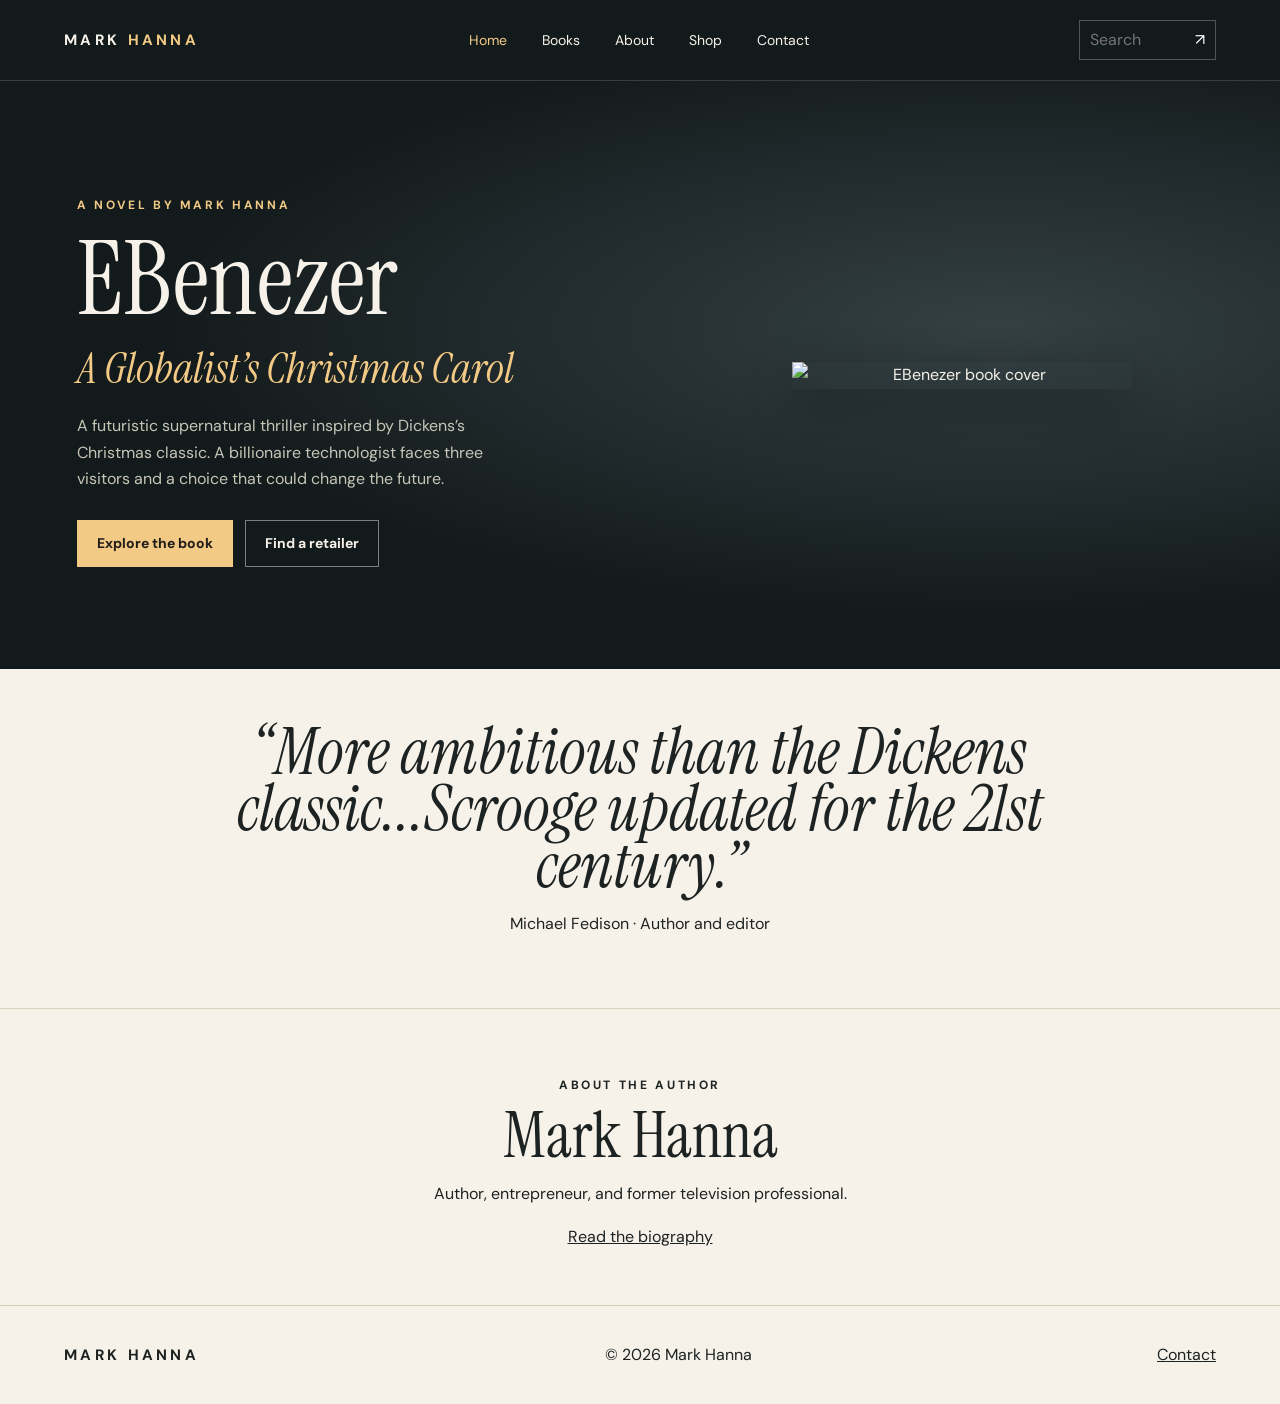
==== index.html @ d79cd28d "Add files via upload" ====
<!doctype html><html lang="en"><head><meta charset="utf-8"><meta name="viewport" content="width=device-width, initial-scale=1"><title>Author &amp; novelist | Mark Hanna</title><meta name="description" content="Books and biography of author Mark Hanna. Explore EBenezer: A Globalist’s Christmas Carol."><link rel="stylesheet" href="/style.css"><script src="/site.js" defer></script></head><body><a class="skip" href="#main">Skip to content</a><header><div class="bar"><a class="brand" href="/">MARK <span>HANNA</span></a><nav aria-label="Main navigation"><a href="/" aria-current="page">Home</a><a href="/books">Books</a><a href="/about">About</a><a href="/shop-hidden">Shop</a><a href="/contact">Contact</a></nav><form action="/search" role="search"><input name="q" aria-label="Search the site" placeholder="Search"><button aria-label="Search">↗</button></form></div></header><main id="main"><section class="hero"><div class="hero-text"><p class="eyebrow">A novel by Mark Hanna</p><h1>EBenezer</h1><p class="subtitle">A Globalist’s Christmas Carol</p><p class="lede">A futuristic supernatural thriller inspired by Dickens’s Christmas classic. A billionaire technologist faces three visitors and a choice that could change the future.</p><div class="actions"><a class="button" href="/the-book">Explore the book</a><a class="button outline" href="/shop-hidden">Find a retailer</a></div></div><div class="art"><img class="cover" src="/assets/ebenezer.jpg" alt="EBenezer book cover"></div></section><section class="quote"><blockquote>“More ambitious than the Dickens classic...Scrooge updated for the 21st century.”</blockquote><p>Michael Fedison · Author and editor</p></section><section class="author-strip"><div><p class="eyebrow">About the author</p><h2>Mark Hanna</h2><p>Author, entrepreneur, and former television professional.</p><a class="text-link" href="/about">Read the biography</a></div></section></main><footer><a class="brand" href="/">MARK HANNA</a><p>© 2026 Mark Hanna</p><a href="/contact">Contact</a></footer></body></html>
---- style.css ----
@import url('https://fonts.googleapis.com/css2?family=DM+Sans:wght@400;500;600;700&family=Instrument+Serif:ital@0;1&display=swap');
:root{--ink:#1d2222;--paper:#f6f2e9;--gold:#f2c985;--dark:#131a1b;--muted:#c6c6b8}*{box-sizing:border-box}body{margin:0;font:16px/1.65 'DM Sans',Arial,sans-serif;color:var(--ink);background:var(--paper)}a{color:inherit}a:focus-visible,button:focus-visible,input:focus-visible,textarea:focus-visible{outline:3px solid #a66b28;outline-offset:4px}.skip{position:absolute;left:1rem;top:-5rem;background:white;padding:.5rem;z-index:2}.skip:focus{top:.5rem}header{background:var(--dark);color:var(--paper);border-bottom:1px solid #ffffff28}.bar,footer{max-width:1350px;margin:auto;padding:20px clamp(20px,5vw,75px);display:flex;align-items:center;justify-content:space-between;gap:24px;flex-wrap:wrap}.brand{font-weight:700;letter-spacing:.22em;text-decoration:none;font-size:15px}.brand span{color:var(--gold)}nav{display:flex;flex-wrap:wrap;gap:clamp(12px,3vw,35px)}nav a{font-size:14px;text-decoration:none}nav a[aria-current],nav a:hover{color:var(--gold)}header form{display:flex;border:1px solid #ffffff42}header input,header button{padding:6px 10px;background:transparent;color:white;border:0;font:inherit}header input{width:105px}header button{cursor:pointer}.hero{background:radial-gradient(ellipse at 78% 42%,#344044,var(--dark) 60%);color:var(--paper);display:grid;grid-template-columns:1.2fr 1fr;align-items:center;gap:5vw;padding:clamp(45px,8vw,130px) max(6vw,24px)}.hero-text{max-width:650px}.eyebrow{text-transform:uppercase;font-size:12px;font-weight:700;letter-spacing:.22em}.hero .eyebrow{color:var(--gold)}h1,h2,.quote blockquote{font:400 clamp(52px,8vw,116px)/.89 'Instrument Serif',Georgia,serif;margin:.18em 0}h2,.quote blockquote{font-size:clamp(36px,5vw,68px)}.subtitle{font:italic 400 clamp(27px,4vw,43px)/1.15 'Instrument Serif',Georgia,serif;margin:.45em 0}.hero .subtitle{color:var(--gold)}.lede{max-width:460px;color:var(--muted)}.art{text-align:center}.cover{width:min(100%,340px);height:auto;display:block;margin:auto;box-shadow:0 18px 50px #0005}.actions{display:flex;flex-wrap:wrap;gap:12px;margin-top:28px}.button{background:var(--gold);color:#201d18;text-decoration:none;padding:11px 19px;display:inline-block;font:700 14px/1.6 'DM Sans',sans-serif;border:1px solid transparent;cursor:pointer}.outline{border-color:#ffffff70;background:transparent;color:var(--paper)}.quote,.author-strip{padding:55px 7vw;text-align:center}.quote{border-bottom:1px solid #ddd2bf}.quote blockquote{max-width:950px;margin:auto;font-style:italic}.inner{max-width:1140px;margin:auto;padding:70px 25px;min-height:65vh}.inner h1{font-size:clamp(52px,7vw,90px)}.split,.catalog article{display:grid;grid-template-columns:minmax(150px,1fr) 1.5fr;gap:clamp(24px,6vw,90px);align-items:start}.portrait{width:100%;height:auto}.retailers{display:grid;grid-template-columns:repeat(auto-fit,minmax(190px,1fr));gap:12px;margin-top:30px}.retailer{border:1px solid #b6a78f;padding:16px;text-decoration:none}.retailer:hover{background:#f1dfbd}.narrow{max-width:760px}.fields{display:grid;grid-template-columns:1fr 1fr;gap:15px}label{display:block;font-weight:600;margin:15px 0}label input,label textarea{display:block;width:100%;padding:11px;border:1px solid #a89c86;background:#fffcf5;font:inherit}footer{border-top:1px solid #d8cebb}@media(max-width:660px){.hero,.split,.catalog article{grid-template-columns:1fr}.hero .art{grid-row:1}.hero .cover{max-width:200px}.bar{gap:15px}.fields{grid-template-columns:1fr;gap:0}}
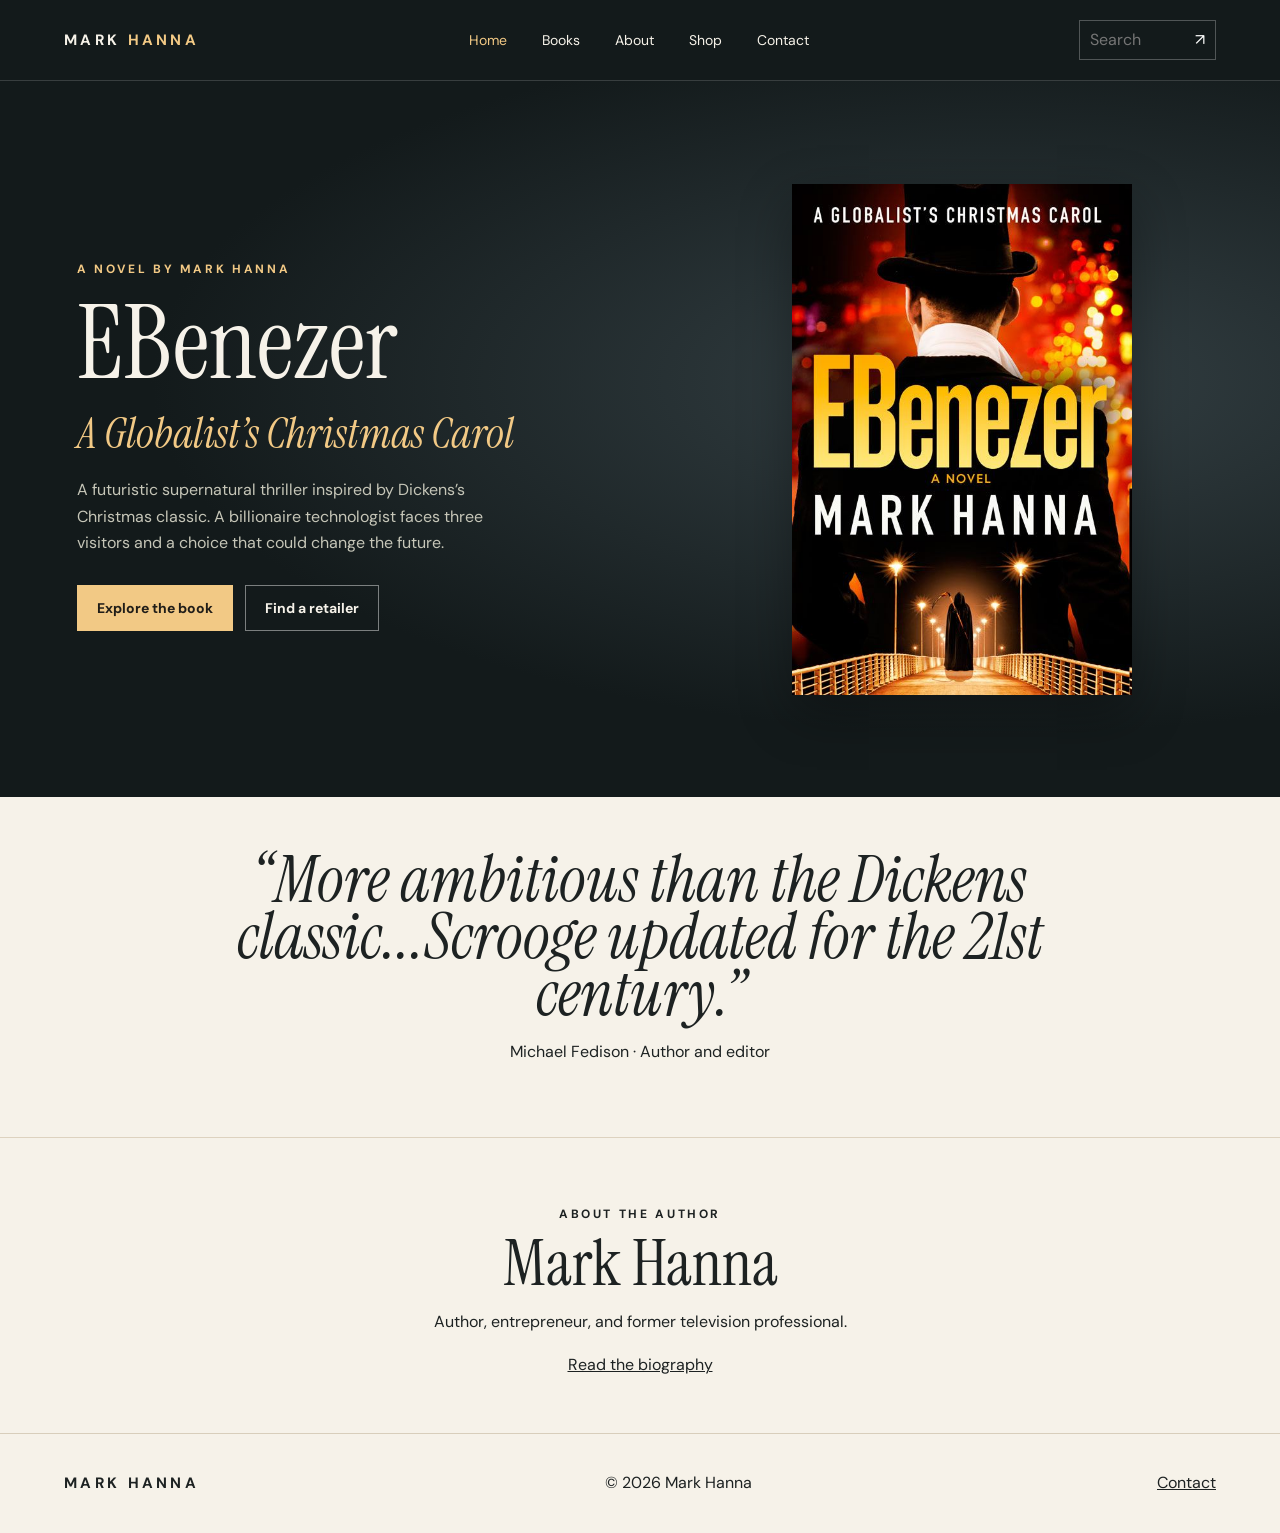
==== commit 07656d35: "Add supplied site favicon" ====
--- a/index.html
+++ b/index.html
@@ -1 +1 @@
-<!doctype html><html lang="en"><head><meta charset="utf-8"><meta name="viewport" content="width=device-width, initial-scale=1"><title>Author &amp; novelist | Mark Hanna</title><meta name="description" content="Books and biography of author Mark Hanna. Explore EBenezer: A Globalist’s Christmas Carol."><link rel="stylesheet" href="/style.css"><script src="/site.js" defer></script></head><body><a class="skip" href="#main">Skip to content</a><header><div class="bar"><a class="brand" href="/">MARK <span>HANNA</span></a><nav aria-label="Main navigation"><a href="/" aria-current="page">Home</a><a href="/books">Books</a><a href="/about">About</a><a href="/shop-hidden">Shop</a><a href="/contact">Contact</a></nav><form action="/search" role="search"><input name="q" aria-label="Search the site" placeholder="Search"><button aria-label="Search">↗</button></form></div></header><main id="main"><section class="hero"><div class="hero-text"><p class="eyebrow">A novel by Mark Hanna</p><h1>EBenezer</h1><p class="subtitle">A Globalist’s Christmas Carol</p><p class="lede">A futuristic supernatural thriller inspired by Dickens’s Christmas classic. A billionaire technologist faces three visitors and a choice that could change the future.</p><div class="actions"><a class="button" href="/the-book">Explore the book</a><a class="button outline" href="/shop-hidden">Find a retailer</a></div></div><div class="art"><img class="cover" src="/assets/ebenezer.jpg" alt="EBenezer book cover"></div></section><section class="quote"><blockquote>“More ambitious than the Dickens classic...Scrooge updated for the 21st century.”</blockquote><p>Michael Fedison · Author and editor</p></section><section class="author-strip"><div><p class="eyebrow">About the author</p><h2>Mark Hanna</h2><p>Author, entrepreneur, and former television professional.</p><a class="text-link" href="/about">Read the biography</a></div></section></main><footer><a class="brand" href="/">MARK HANNA</a><p>© 2026 Mark Hanna</p><a href="/contact">Contact</a></footer></body></html>+<!doctype html><html lang="en"><head><meta charset="utf-8"><meta name="viewport" content="width=device-width, initial-scale=1"><title>Author &amp; novelist | Mark Hanna</title><meta name="description" content="Books and biography of author Mark Hanna. Explore EBenezer: A Globalist’s Christmas Carol."><link rel="stylesheet" href="/style.css"><script src="/site.js" defer></script><link rel="icon" type="image/png" href="/favicon.png"></head><body><a class="skip" href="#main">Skip to content</a><header><div class="bar"><a class="brand" href="/">MARK <span>HANNA</span></a><nav aria-label="Main navigation"><a href="/" aria-current="page">Home</a><a href="/books">Books</a><a href="/about">About</a><a href="/shop-hidden">Shop</a><a href="/contact">Contact</a></nav><form action="/search" role="search"><input name="q" aria-label="Search the site" placeholder="Search"><button aria-label="Search">↗</button></form></div></header><main id="main"><section class="hero"><div class="hero-text"><p class="eyebrow">A novel by Mark Hanna</p><h1>EBenezer</h1><p class="subtitle">A Globalist’s Christmas Carol</p><p class="lede">A futuristic supernatural thriller inspired by Dickens’s Christmas classic. A billionaire technologist faces three visitors and a choice that could change the future.</p><div class="actions"><a class="button" href="/the-book">Explore the book</a><a class="button outline" href="/shop-hidden">Find a retailer</a></div></div><div class="art"><img class="cover" src="/assets/ebenezer.jpg" alt="EBenezer book cover"></div></section><section class="quote"><blockquote>“More ambitious than the Dickens classic...Scrooge updated for the 21st century.”</blockquote><p>Michael Fedison · Author and editor</p></section><section class="author-strip"><div><p class="eyebrow">About the author</p><h2>Mark Hanna</h2><p>Author, entrepreneur, and former television professional.</p><a class="text-link" href="/about">Read the biography</a></div></section></main><footer><a class="brand" href="/">MARK HANNA</a><p>© 2026 Mark Hanna</p><a href="/contact">Contact</a></footer></body></html>
--- a/style.css
+++ b/style.css
@@ -1,2 +1,4 @@
 @import url('https://fonts.googleapis.com/css2?family=DM+Sans:wght@400;500;600;700&family=Instrument+Serif:ital@0;1&display=swap');
 :root{--ink:#1d2222;--paper:#f6f2e9;--gold:#f2c985;--dark:#131a1b;--muted:#c6c6b8}*{box-sizing:border-box}body{margin:0;font:16px/1.65 'DM Sans',Arial,sans-serif;color:var(--ink);background:var(--paper)}a{color:inherit}a:focus-visible,button:focus-visible,input:focus-visible,textarea:focus-visible{outline:3px solid #a66b28;outline-offset:4px}.skip{position:absolute;left:1rem;top:-5rem;background:white;padding:.5rem;z-index:2}.skip:focus{top:.5rem}header{background:var(--dark);color:var(--paper);border-bottom:1px solid #ffffff28}.bar,footer{max-width:1350px;margin:auto;padding:20px clamp(20px,5vw,75px);display:flex;align-items:center;justify-content:space-between;gap:24px;flex-wrap:wrap}.brand{font-weight:700;letter-spacing:.22em;text-decoration:none;font-size:15px}.brand span{color:var(--gold)}nav{display:flex;flex-wrap:wrap;gap:clamp(12px,3vw,35px)}nav a{font-size:14px;text-decoration:none}nav a[aria-current],nav a:hover{color:var(--gold)}header form{display:flex;border:1px solid #ffffff42}header input,header button{padding:6px 10px;background:transparent;color:white;border:0;font:inherit}header input{width:105px}header button{cursor:pointer}.hero{background:radial-gradient(ellipse at 78% 42%,#344044,var(--dark) 60%);color:var(--paper);display:grid;grid-template-columns:1.2fr 1fr;align-items:center;gap:5vw;padding:clamp(45px,8vw,130px) max(6vw,24px)}.hero-text{max-width:650px}.eyebrow{text-transform:uppercase;font-size:12px;font-weight:700;letter-spacing:.22em}.hero .eyebrow{color:var(--gold)}h1,h2,.quote blockquote{font:400 clamp(52px,8vw,116px)/.89 'Instrument Serif',Georgia,serif;margin:.18em 0}h2,.quote blockquote{font-size:clamp(36px,5vw,68px)}.subtitle{font:italic 400 clamp(27px,4vw,43px)/1.15 'Instrument Serif',Georgia,serif;margin:.45em 0}.hero .subtitle{color:var(--gold)}.lede{max-width:460px;color:var(--muted)}.art{text-align:center}.cover{width:min(100%,340px);height:auto;display:block;margin:auto;box-shadow:0 18px 50px #0005}.actions{display:flex;flex-wrap:wrap;gap:12px;margin-top:28px}.button{background:var(--gold);color:#201d18;text-decoration:none;padding:11px 19px;display:inline-block;font:700 14px/1.6 'DM Sans',sans-serif;border:1px solid transparent;cursor:pointer}.outline{border-color:#ffffff70;background:transparent;color:var(--paper)}.quote,.author-strip{padding:55px 7vw;text-align:center}.quote{border-bottom:1px solid #ddd2bf}.quote blockquote{max-width:950px;margin:auto;font-style:italic}.inner{max-width:1140px;margin:auto;padding:70px 25px;min-height:65vh}.inner h1{font-size:clamp(52px,7vw,90px)}.split,.catalog article{display:grid;grid-template-columns:minmax(150px,1fr) 1.5fr;gap:clamp(24px,6vw,90px);align-items:start}.portrait{width:100%;height:auto}.retailers{display:grid;grid-template-columns:repeat(auto-fit,minmax(190px,1fr));gap:12px;margin-top:30px}.retailer{border:1px solid #b6a78f;padding:16px;text-decoration:none}.retailer:hover{background:#f1dfbd}.narrow{max-width:760px}.fields{display:grid;grid-template-columns:1fr 1fr;gap:15px}label{display:block;font-weight:600;margin:15px 0}label input,label textarea{display:block;width:100%;padding:11px;border:1px solid #a89c86;background:#fffcf5;font:inherit}footer{border-top:1px solid #d8cebb}@media(max-width:660px){.hero,.split,.catalog article{grid-template-columns:1fr}.hero .art{grid-row:1}.hero .cover{max-width:200px}.bar{gap:15px}.fields{grid-template-columns:1fr;gap:0}}
+
+.retailer{min-height:96px;display:flex;align-items:center;justify-content:center;text-align:center}.retailer-logo{background:#fff}.retailer-logo img{display:block;width:100%;max-width:180px;height:66px;object-fit:contain}
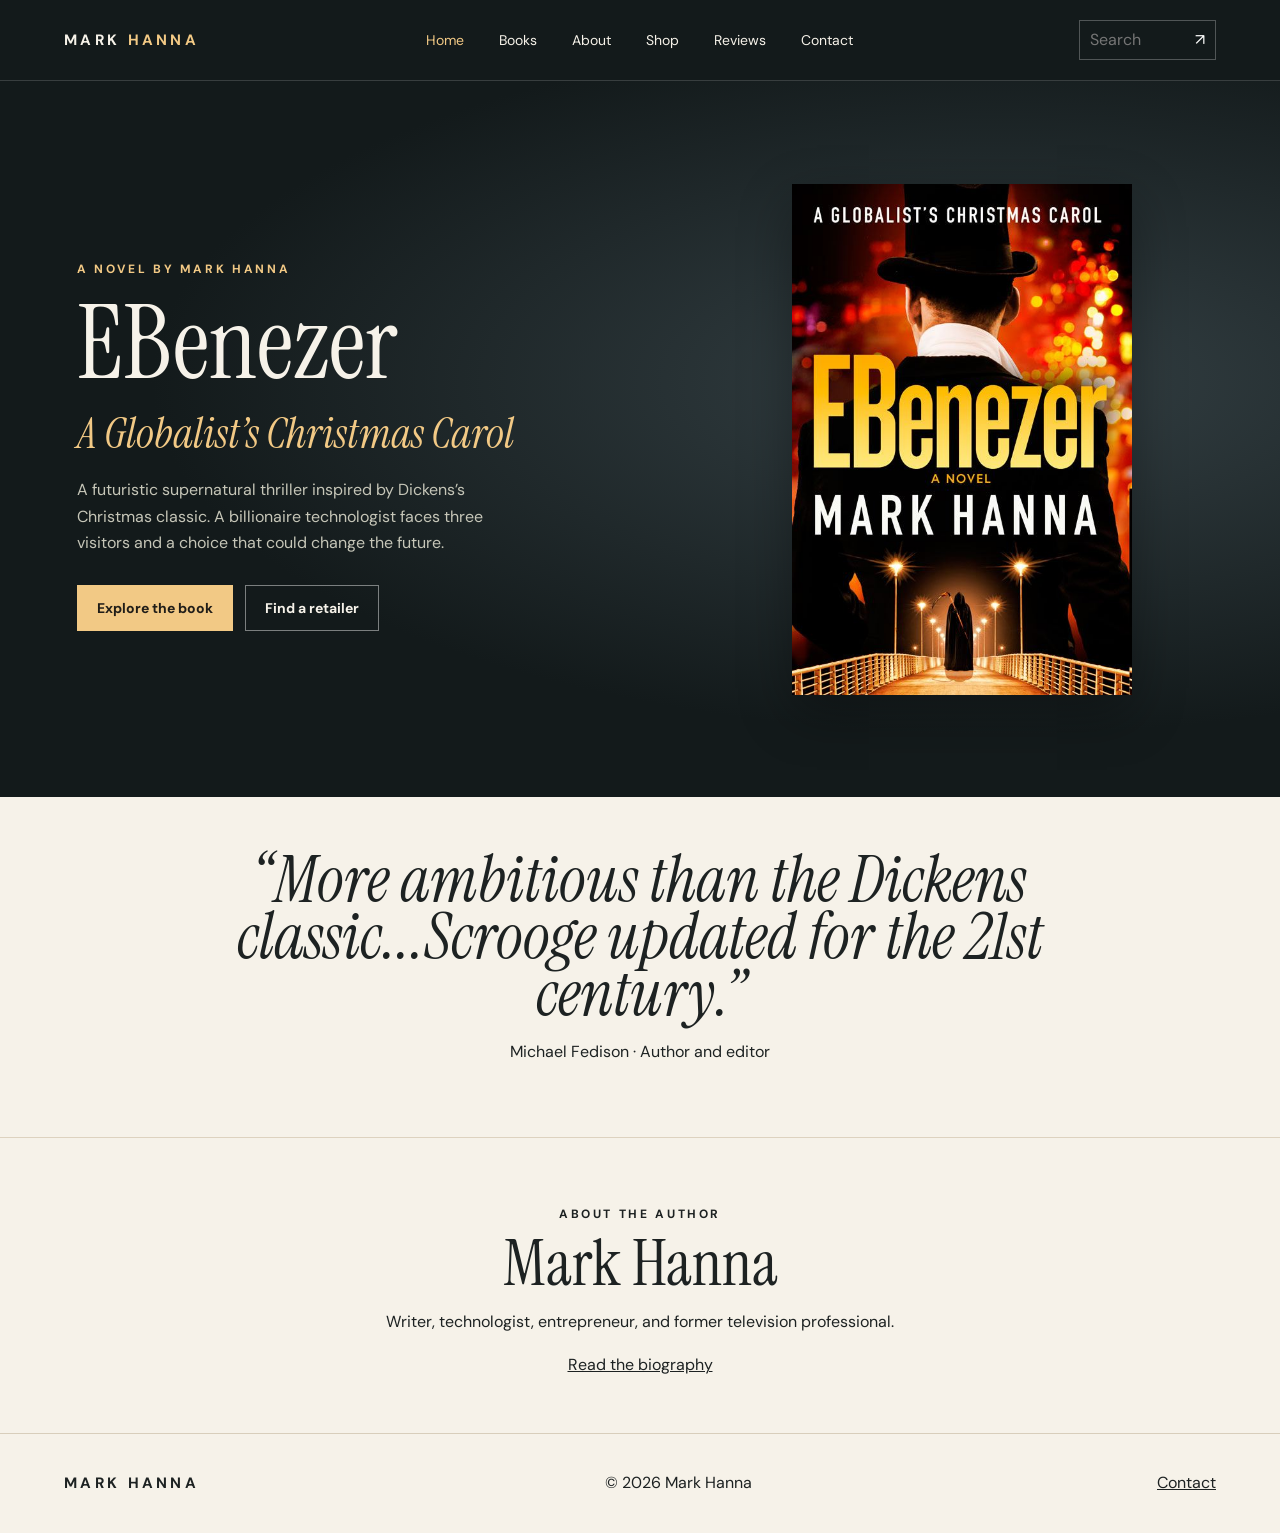
==== commit a5a28fd3: "Publish reader reviews and update homepage byline and favicon" ====
--- a/index.html
+++ b/index.html
@@ -1 +1 @@
-<!doctype html><html lang="en"><head><meta charset="utf-8"><meta name="viewport" content="width=device-width, initial-scale=1"><title>Author &amp; novelist | Mark Hanna</title><meta name="description" content="Books and biography of author Mark Hanna. Explore EBenezer: A Globalist’s Christmas Carol."><link rel="stylesheet" href="/style.css"><script src="/site.js" defer></script><link rel="icon" type="image/png" href="/favicon.png"></head><body><a class="skip" href="#main">Skip to content</a><header><div class="bar"><a class="brand" href="/">MARK <span>HANNA</span></a><nav aria-label="Main navigation"><a href="/" aria-current="page">Home</a><a href="/books">Books</a><a href="/about">About</a><a href="/shop-hidden">Shop</a><a href="/contact">Contact</a></nav><form action="/search" role="search"><input name="q" aria-label="Search the site" placeholder="Search"><button aria-label="Search">↗</button></form></div></header><main id="main"><section class="hero"><div class="hero-text"><p class="eyebrow">A novel by Mark Hanna</p><h1>EBenezer</h1><p class="subtitle">A Globalist’s Christmas Carol</p><p class="lede">A futuristic supernatural thriller inspired by Dickens’s Christmas classic. A billionaire technologist faces three visitors and a choice that could change the future.</p><div class="actions"><a class="button" href="/the-book">Explore the book</a><a class="button outline" href="/shop-hidden">Find a retailer</a></div></div><div class="art"><img class="cover" src="/assets/ebenezer.jpg" alt="EBenezer book cover"></div></section><section class="quote"><blockquote>“More ambitious than the Dickens classic...Scrooge updated for the 21st century.”</blockquote><p>Michael Fedison · Author and editor</p></section><section class="author-strip"><div><p class="eyebrow">About the author</p><h2>Mark Hanna</h2><p>Author, entrepreneur, and former television professional.</p><a class="text-link" href="/about">Read the biography</a></div></section></main><footer><a class="brand" href="/">MARK HANNA</a><p>© 2026 Mark Hanna</p><a href="/contact">Contact</a></footer></body></html>+<!doctype html><html lang="en"><head><meta charset="utf-8"><meta name="viewport" content="width=device-width, initial-scale=1"><title>Author &amp; novelist | Mark Hanna</title><meta name="description" content="Books and biography of author Mark Hanna. Explore EBenezer: A Globalist’s Christmas Carol."><link rel="stylesheet" href="/style.css"><script src="/site.js" defer></script><link rel="icon" type="image/png" href="/favicon.png"></head><body><a class="skip" href="#main">Skip to content</a><header><div class="bar"><a class="brand" href="/">MARK <span>HANNA</span></a><nav aria-label="Main navigation"><a href="/" aria-current="page">Home</a><a href="/books">Books</a><a href="/about">About</a><a href="/shop-hidden">Shop</a><a href="/reviews">Reviews</a><a href="/contact">Contact</a></nav><form action="/search" role="search"><input name="q" aria-label="Search the site" placeholder="Search"><button aria-label="Search">↗</button></form></div></header><main id="main"><section class="hero"><div class="hero-text"><p class="eyebrow">A novel by Mark Hanna</p><h1>EBenezer</h1><p class="subtitle">A Globalist’s Christmas Carol</p><p class="lede">A futuristic supernatural thriller inspired by Dickens’s Christmas classic. A billionaire technologist faces three visitors and a choice that could change the future.</p><div class="actions"><a class="button" href="/the-book">Explore the book</a><a class="button outline" href="/shop-hidden">Find a retailer</a></div></div><div class="art"><img class="cover" src="/assets/ebenezer.jpg" alt="EBenezer book cover"></div></section><section class="quote"><blockquote>“More ambitious than the Dickens classic...Scrooge updated for the 21st century.”</blockquote><p>Michael Fedison · Author and editor</p></section><section class="author-strip"><div><p class="eyebrow">About the author</p><h2>Mark Hanna</h2><p>Writer, technologist, entrepreneur, and former television professional.</p><a class="text-link" href="/about">Read the biography</a></div></section></main><footer><a class="brand" href="/">MARK HANNA</a><p>© 2026 Mark Hanna</p><a href="/contact">Contact</a></footer></body></html>
--- a/style.css
+++ b/style.css
@@ -2,3 +2,5 @@
 :root{--ink:#1d2222;--paper:#f6f2e9;--gold:#f2c985;--dark:#131a1b;--muted:#c6c6b8}*{box-sizing:border-box}body{margin:0;font:16px/1.65 'DM Sans',Arial,sans-serif;color:var(--ink);background:var(--paper)}a{color:inherit}a:focus-visible,button:focus-visible,input:focus-visible,textarea:focus-visible{outline:3px solid #a66b28;outline-offset:4px}.skip{position:absolute;left:1rem;top:-5rem;background:white;padding:.5rem;z-index:2}.skip:focus{top:.5rem}header{background:var(--dark);color:var(--paper);border-bottom:1px solid #ffffff28}.bar,footer{max-width:1350px;margin:auto;padding:20px clamp(20px,5vw,75px);display:flex;align-items:center;justify-content:space-between;gap:24px;flex-wrap:wrap}.brand{font-weight:700;letter-spacing:.22em;text-decoration:none;font-size:15px}.brand span{color:var(--gold)}nav{display:flex;flex-wrap:wrap;gap:clamp(12px,3vw,35px)}nav a{font-size:14px;text-decoration:none}nav a[aria-current],nav a:hover{color:var(--gold)}header form{display:flex;border:1px solid #ffffff42}header input,header button{padding:6px 10px;background:transparent;color:white;border:0;font:inherit}header input{width:105px}header button{cursor:pointer}.hero{background:radial-gradient(ellipse at 78% 42%,#344044,var(--dark) 60%);color:var(--paper);display:grid;grid-template-columns:1.2fr 1fr;align-items:center;gap:5vw;padding:clamp(45px,8vw,130px) max(6vw,24px)}.hero-text{max-width:650px}.eyebrow{text-transform:uppercase;font-size:12px;font-weight:700;letter-spacing:.22em}.hero .eyebrow{color:var(--gold)}h1,h2,.quote blockquote{font:400 clamp(52px,8vw,116px)/.89 'Instrument Serif',Georgia,serif;margin:.18em 0}h2,.quote blockquote{font-size:clamp(36px,5vw,68px)}.subtitle{font:italic 400 clamp(27px,4vw,43px)/1.15 'Instrument Serif',Georgia,serif;margin:.45em 0}.hero .subtitle{color:var(--gold)}.lede{max-width:460px;color:var(--muted)}.art{text-align:center}.cover{width:min(100%,340px);height:auto;display:block;margin:auto;box-shadow:0 18px 50px #0005}.actions{display:flex;flex-wrap:wrap;gap:12px;margin-top:28px}.button{background:var(--gold);color:#201d18;text-decoration:none;padding:11px 19px;display:inline-block;font:700 14px/1.6 'DM Sans',sans-serif;border:1px solid transparent;cursor:pointer}.outline{border-color:#ffffff70;background:transparent;color:var(--paper)}.quote,.author-strip{padding:55px 7vw;text-align:center}.quote{border-bottom:1px solid #ddd2bf}.quote blockquote{max-width:950px;margin:auto;font-style:italic}.inner{max-width:1140px;margin:auto;padding:70px 25px;min-height:65vh}.inner h1{font-size:clamp(52px,7vw,90px)}.split,.catalog article{display:grid;grid-template-columns:minmax(150px,1fr) 1.5fr;gap:clamp(24px,6vw,90px);align-items:start}.portrait{width:100%;height:auto}.retailers{display:grid;grid-template-columns:repeat(auto-fit,minmax(190px,1fr));gap:12px;margin-top:30px}.retailer{border:1px solid #b6a78f;padding:16px;text-decoration:none}.retailer:hover{background:#f1dfbd}.narrow{max-width:760px}.fields{display:grid;grid-template-columns:1fr 1fr;gap:15px}label{display:block;font-weight:600;margin:15px 0}label input,label textarea{display:block;width:100%;padding:11px;border:1px solid #a89c86;background:#fffcf5;font:inherit}footer{border-top:1px solid #d8cebb}@media(max-width:660px){.hero,.split,.catalog article{grid-template-columns:1fr}.hero .art{grid-row:1}.hero .cover{max-width:200px}.bar{gap:15px}.fields{grid-template-columns:1fr;gap:0}}
 
 .retailer{min-height:96px;display:flex;align-items:center;justify-content:center;text-align:center}.retailer-logo{background:#fff}.retailer-logo img{display:block;width:100%;max-width:180px;height:66px;object-fit:contain}
+
+.reviews{max-width:920px}.review-list{display:grid;gap:24px;margin-top:36px}.review{padding:clamp(20px,4vw,38px);background:#fffdf8;border:1px solid #ded2be}.review-heading{display:flex;align-items:baseline;justify-content:space-between;gap:12px 24px;flex-wrap:wrap}.review-heading h2{font-size:clamp(29px,4vw,43px);line-height:1.05}.review-stars{color:#936018;letter-spacing:.12em;white-space:nowrap}.review-credit{border-top:1px solid #ded2be;margin-top:22px;padding-top:12px}.review-credit p{margin:0}.review-author{font-size:1.06em}
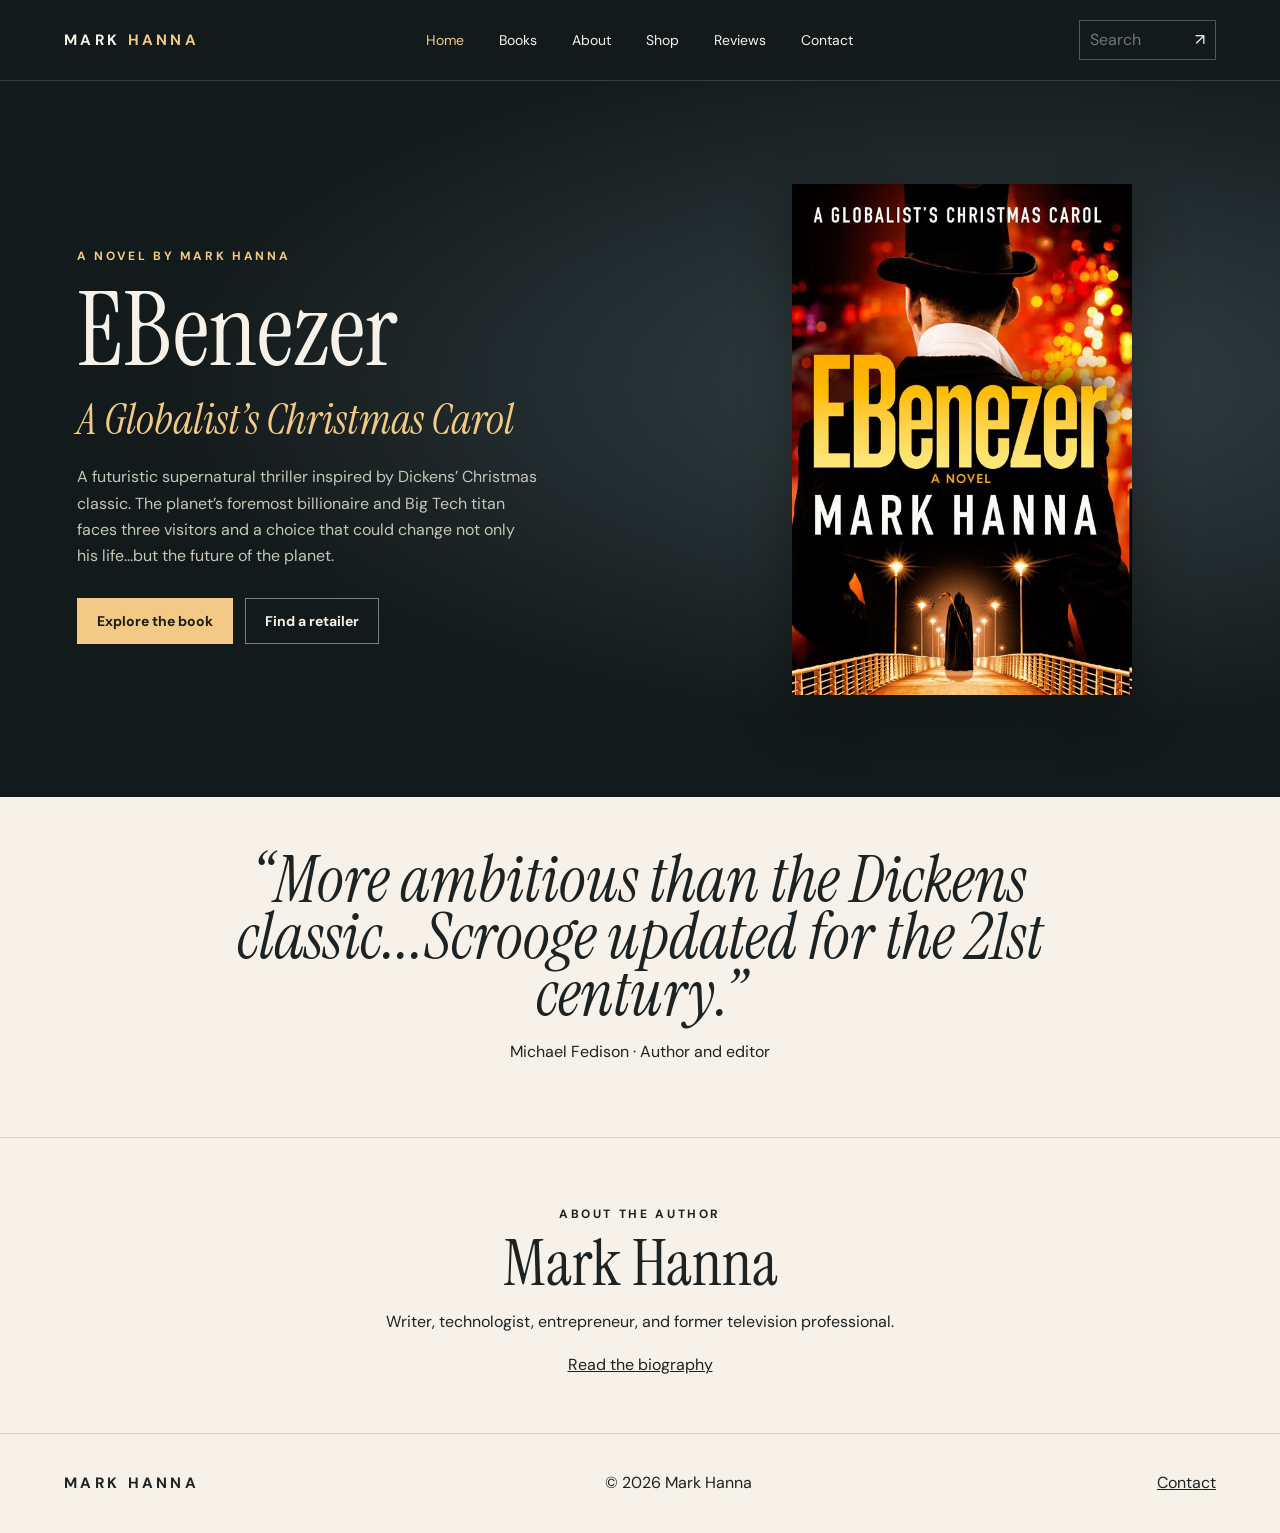
==== commit fd36be8b: "Update homepage book blurb" ====
--- a/index.html
+++ b/index.html
@@ -1 +1 @@
-<!doctype html><html lang="en"><head><meta charset="utf-8"><meta name="viewport" content="width=device-width, initial-scale=1"><title>Author &amp; novelist | Mark Hanna</title><meta name="description" content="Books and biography of author Mark Hanna. Explore EBenezer: A Globalist’s Christmas Carol."><link rel="stylesheet" href="/style.css"><script src="/site.js" defer></script><link rel="icon" type="image/png" href="/favicon.png"></head><body><a class="skip" href="#main">Skip to content</a><header><div class="bar"><a class="brand" href="/">MARK <span>HANNA</span></a><nav aria-label="Main navigation"><a href="/" aria-current="page">Home</a><a href="/books">Books</a><a href="/about">About</a><a href="/shop-hidden">Shop</a><a href="/reviews">Reviews</a><a href="/contact">Contact</a></nav><form action="/search" role="search"><input name="q" aria-label="Search the site" placeholder="Search"><button aria-label="Search">↗</button></form></div></header><main id="main"><section class="hero"><div class="hero-text"><p class="eyebrow">A novel by Mark Hanna</p><h1>EBenezer</h1><p class="subtitle">A Globalist’s Christmas Carol</p><p class="lede">A futuristic supernatural thriller inspired by Dickens’s Christmas classic. A billionaire technologist faces three visitors and a choice that could change the future.</p><div class="actions"><a class="button" href="/the-book">Explore the book</a><a class="button outline" href="/shop-hidden">Find a retailer</a></div></div><div class="art"><img class="cover" src="/assets/ebenezer.jpg" alt="EBenezer book cover"></div></section><section class="quote"><blockquote>“More ambitious than the Dickens classic...Scrooge updated for the 21st century.”</blockquote><p>Michael Fedison · Author and editor</p></section><section class="author-strip"><div><p class="eyebrow">About the author</p><h2>Mark Hanna</h2><p>Writer, technologist, entrepreneur, and former television professional.</p><a class="text-link" href="/about">Read the biography</a></div></section></main><footer><a class="brand" href="/">MARK HANNA</a><p>© 2026 Mark Hanna</p><a href="/contact">Contact</a></footer></body></html>+<!doctype html><html lang="en"><head><meta charset="utf-8"><meta name="viewport" content="width=device-width, initial-scale=1"><title>Author &amp; novelist | Mark Hanna</title><meta name="description" content="Books and biography of author Mark Hanna. Explore EBenezer: A Globalist’s Christmas Carol."><link rel="stylesheet" href="/style.css"><script src="/site.js" defer></script><link rel="icon" type="image/png" href="/favicon.png"></head><body><a class="skip" href="#main">Skip to content</a><header><div class="bar"><a class="brand" href="/">MARK <span>HANNA</span></a><nav aria-label="Main navigation"><a href="/" aria-current="page">Home</a><a href="/books">Books</a><a href="/about">About</a><a href="/shop-hidden">Shop</a><a href="/reviews">Reviews</a><a href="/contact">Contact</a></nav><form action="/search" role="search"><input name="q" aria-label="Search the site" placeholder="Search"><button aria-label="Search">↗</button></form></div></header><main id="main"><section class="hero"><div class="hero-text"><p class="eyebrow">A novel by Mark Hanna</p><h1>EBenezer</h1><p class="subtitle">A Globalist’s Christmas Carol</p><p class="lede">A futuristic supernatural thriller inspired by Dickens’ Christmas classic. The planet’s foremost billionaire and Big Tech titan faces three visitors and a choice that could change not only his life...but the future of the planet.</p><div class="actions"><a class="button" href="/the-book">Explore the book</a><a class="button outline" href="/shop-hidden">Find a retailer</a></div></div><div class="art"><img class="cover" src="/assets/ebenezer.jpg" alt="EBenezer book cover"></div></section><section class="quote"><blockquote>“More ambitious than the Dickens classic...Scrooge updated for the 21st century.”</blockquote><p>Michael Fedison · Author and editor</p></section><section class="author-strip"><div><p class="eyebrow">About the author</p><h2>Mark Hanna</h2><p>Writer, technologist, entrepreneur, and former television professional.</p><a class="text-link" href="/about">Read the biography</a></div></section></main><footer><a class="brand" href="/">MARK HANNA</a><p>© 2026 Mark Hanna</p><a href="/contact">Contact</a></footer></body></html>
